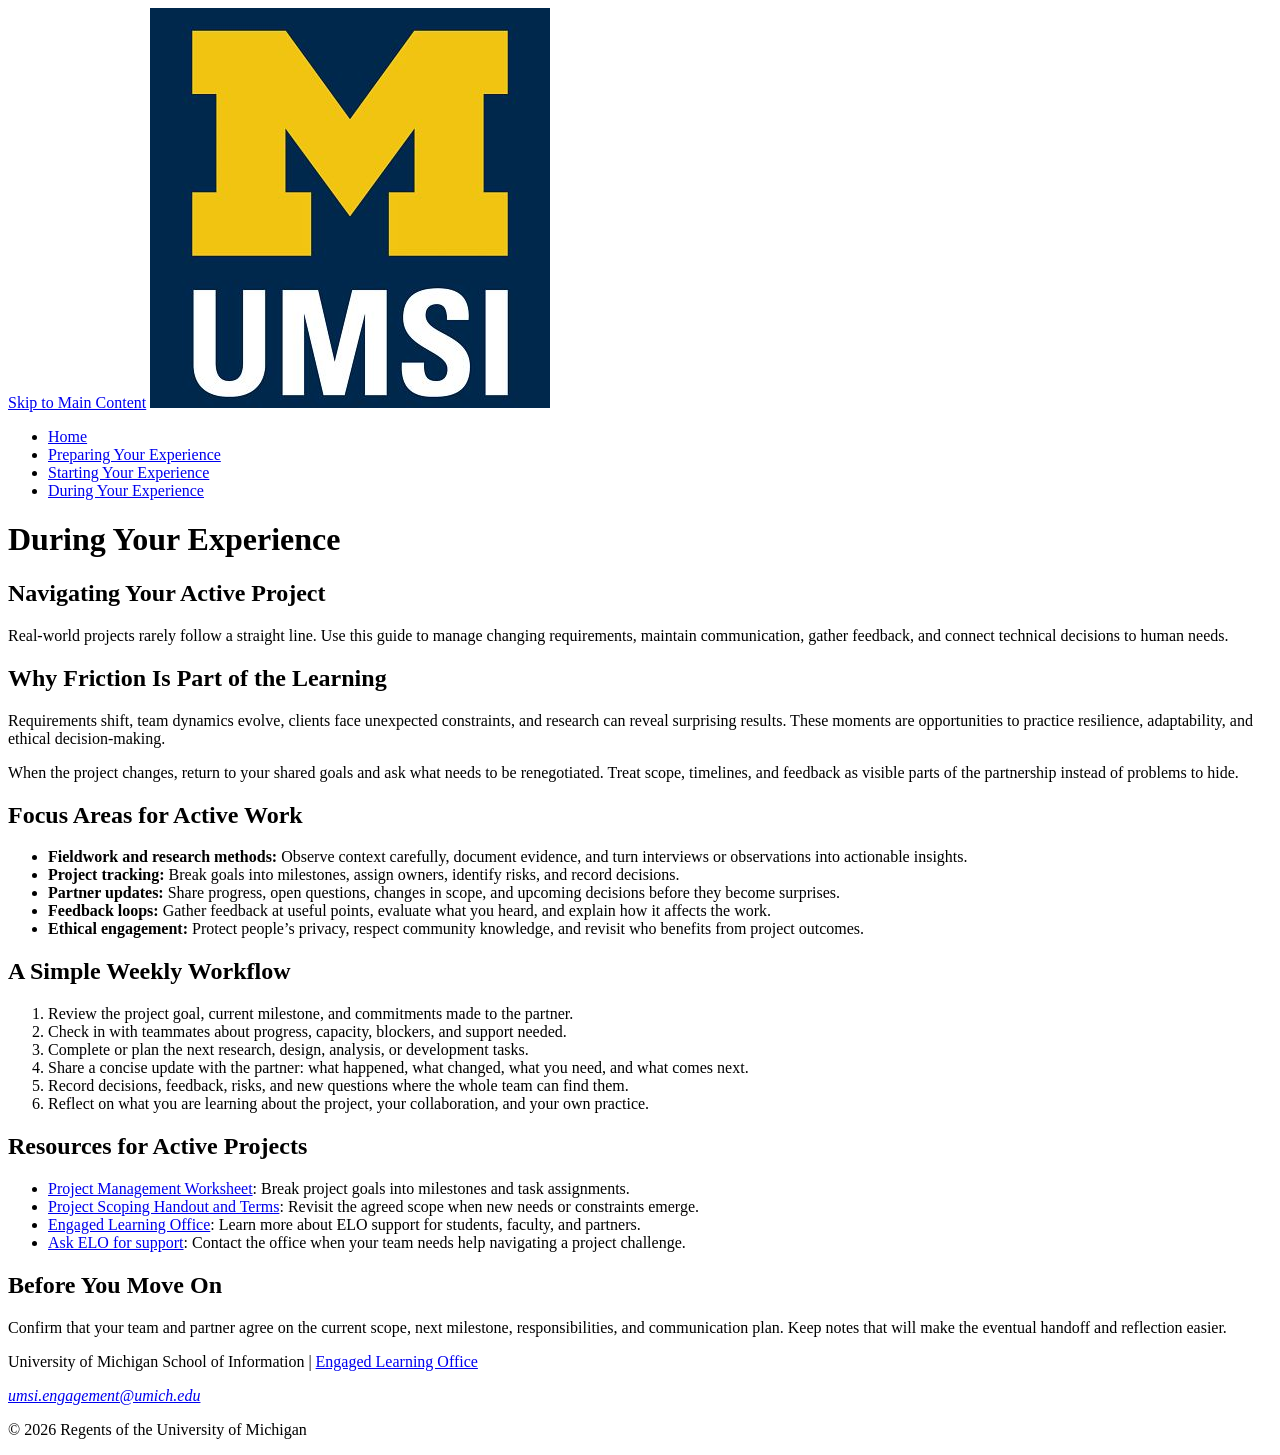
==== during.html @ bab1749c "Build semantic four-page ELO resource site" ====
<!DOCTYPE html>
<html lang="en">
<head>
    <meta charset="UTF-8">
    <meta name="viewport" content="width=device-width, initial-scale=1.0">
    <title>During Your Experience | UMSI ELO</title>
</head>
<body>
    <header>
        <a href="#main">Skip to Main Content</a>
        <img src="images/UMSI_signature_vertical_informal_solidblue.jpg" alt="University of Michigan School of Information">
        <nav aria-label="Primary navigation">
            <ul>
                <li><a href="index.html">Home</a></li>
                <li><a href="prep.html">Preparing Your Experience</a></li>
                <li><a href="starting.html">Starting Your Experience</a></li>
                <li><a href="during.html" aria-current="page">During Your Experience</a></li>
            </ul>
        </nav>
        <h1>During Your Experience</h1>
    </header>

    <main id="main">
        <section>
            <h2>Navigating Your Active Project</h2>
            <p>Real-world projects rarely follow a straight line. Use this guide to manage changing requirements, maintain communication, gather feedback, and connect technical decisions to human needs.</p>
        </section>

        <section>
            <h2>Why Friction Is Part of the Learning</h2>
            <p>Requirements shift, team dynamics evolve, clients face unexpected constraints, and research can reveal surprising results. These moments are opportunities to practice resilience, adaptability, and ethical decision-making.</p>
            <p>When the project changes, return to your shared goals and ask what needs to be renegotiated. Treat scope, timelines, and feedback as visible parts of the partnership instead of problems to hide.</p>
        </section>

        <section>
            <h2>Focus Areas for Active Work</h2>
            <ul>
                <li><strong>Fieldwork and research methods:</strong> Observe context carefully, document evidence, and turn interviews or observations into actionable insights.</li>
                <li><strong>Project tracking:</strong> Break goals into milestones, assign owners, identify risks, and record decisions.</li>
                <li><strong>Partner updates:</strong> Share progress, open questions, changes in scope, and upcoming decisions before they become surprises.</li>
                <li><strong>Feedback loops:</strong> Gather feedback at useful points, evaluate what you heard, and explain how it affects the work.</li>
                <li><strong>Ethical engagement:</strong> Protect people’s privacy, respect community knowledge, and revisit who benefits from project outcomes.</li>
            </ul>
        </section>

        <section>
            <h2>A Simple Weekly Workflow</h2>
            <ol>
                <li>Review the project goal, current milestone, and commitments made to the partner.</li>
                <li>Check in with teammates about progress, capacity, blockers, and support needed.</li>
                <li>Complete or plan the next research, design, analysis, or development tasks.</li>
                <li>Share a concise update with the partner: what happened, what changed, what you need, and what comes next.</li>
                <li>Record decisions, feedback, risks, and new questions where the whole team can find them.</li>
                <li>Reflect on what you are learning about the project, your collaboration, and your own practice.</li>
            </ol>
        </section>

        <section>
            <h2>Resources for Active Projects</h2>
            <ul>
                <li><a href="https://docs.google.com/document/d/1twc-7TYWmb_PNrOBiDI1NuJqJAuhluTICr22GRd_NLc/edit?usp=drive_link">Project Management Worksheet</a>: Break project goals into milestones and task assignments.</li>
                <li><a href="https://docs.google.com/document/d/1TrEDolwmOIlXgYgAP9VvlOGoYOwFfe6KxzZOgZSVYVw/edit?usp=drive_link">Project Scoping Handout and Terms</a>: Revisit the agreed scope when new needs or constraints emerge.</li>
                <li><a href="https://www.si.umich.edu/programs/engaged-learning/about-engaged-learning-office">Engaged Learning Office</a>: Learn more about ELO support for students, faculty, and partners.</li>
                <li><a href="mailto:umsi.engagement@umich.edu">Ask ELO for support</a>: Contact the office when your team needs help navigating a project challenge.</li>
            </ul>
        </section>

        <section>
            <h2>Before You Move On</h2>
            <p>Confirm that your team and partner agree on the current scope, next milestone, responsibilities, and communication plan. Keep notes that will make the eventual handoff and reflection easier.</p>
        </section>

        <!-- Content is adapted from the supplied SI 539 Client Project - ELO Content PDF and the 539 F26 Client Project - Engaged Learning Office Website PDF. Additional copy was drafted with OpenAI ChatGPT (GPT-5, September 10, 2026) to organize the supplied content for this HTML deliverable. -->
    </main>

    <footer>
        <p>University of Michigan School of Information | <a href="https://www.si.umich.edu/programs/engaged-learning/about-engaged-learning-office">Engaged Learning Office</a></p>
        <address><a href="mailto:umsi.engagement@umich.edu">umsi.engagement@umich.edu</a></address>
        <p>&copy; 2026 Regents of the University of Michigan</p>
    </footer>
</body>
</html>
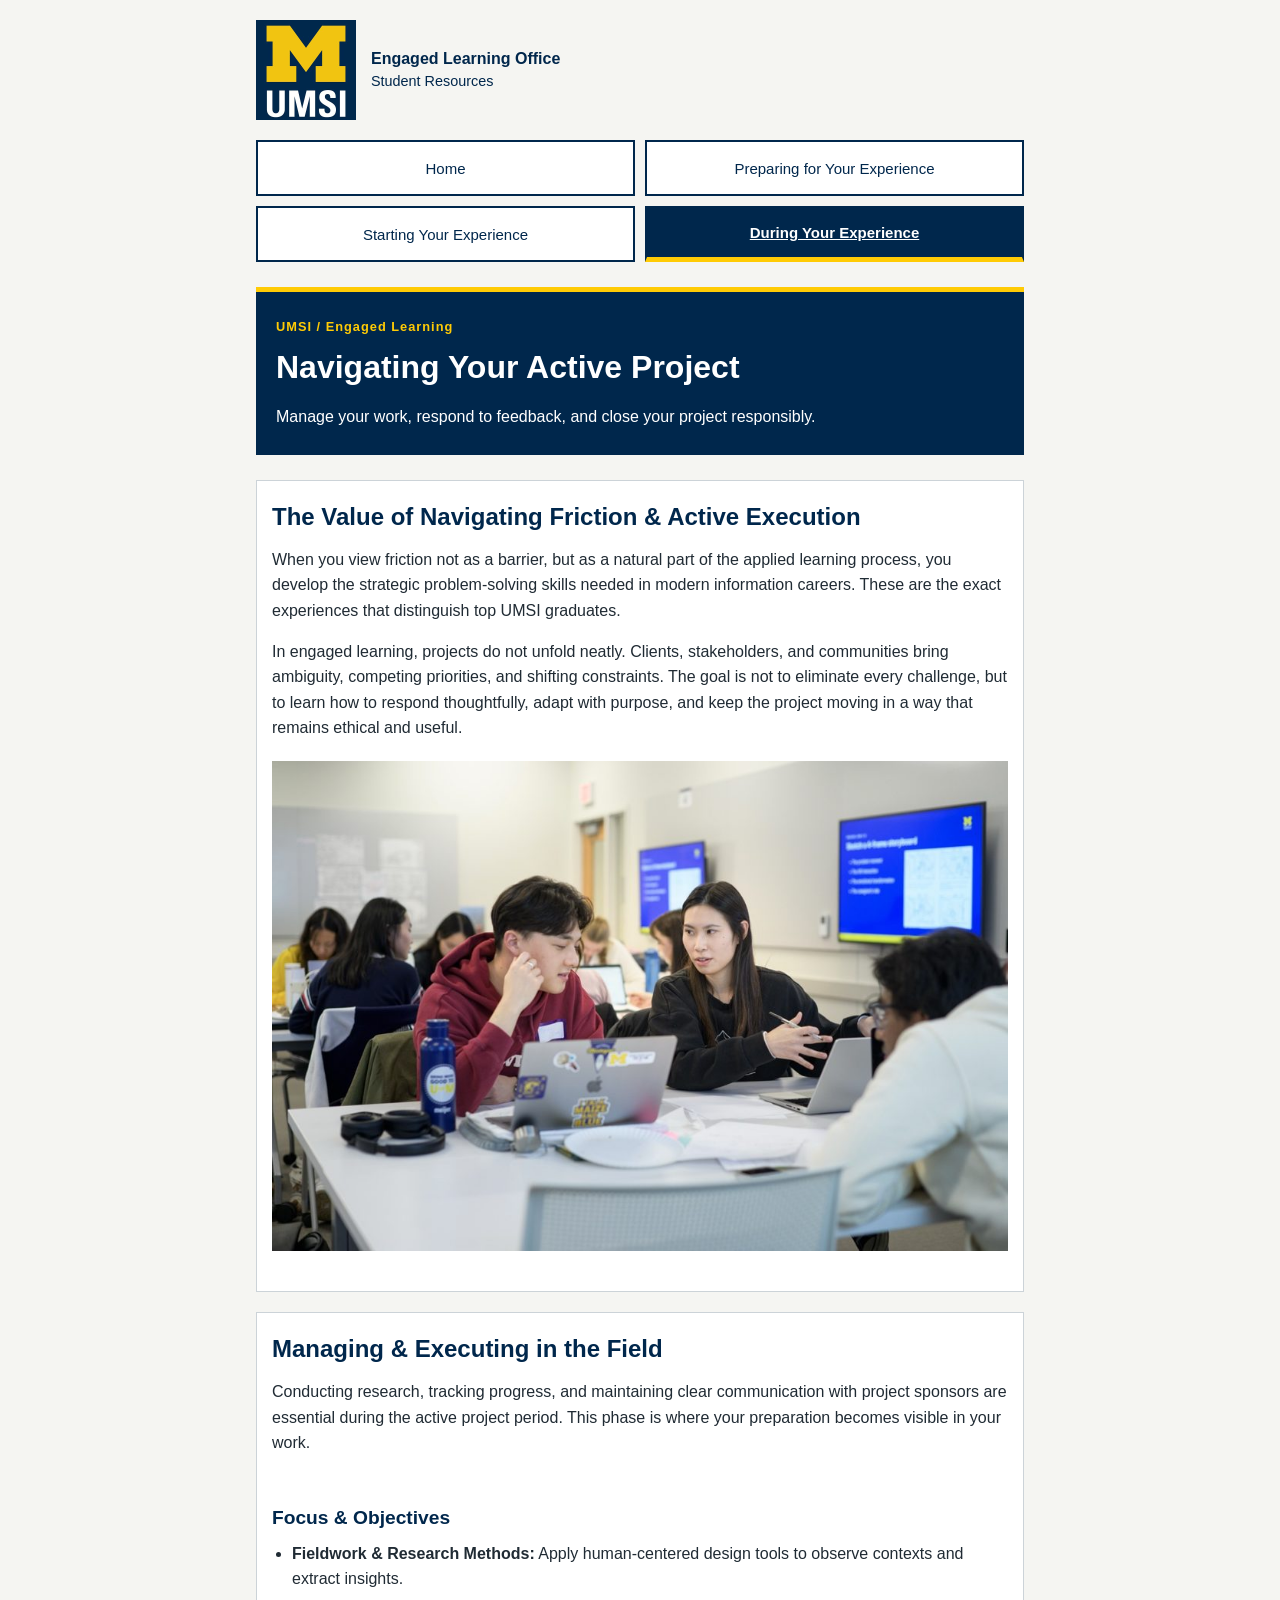
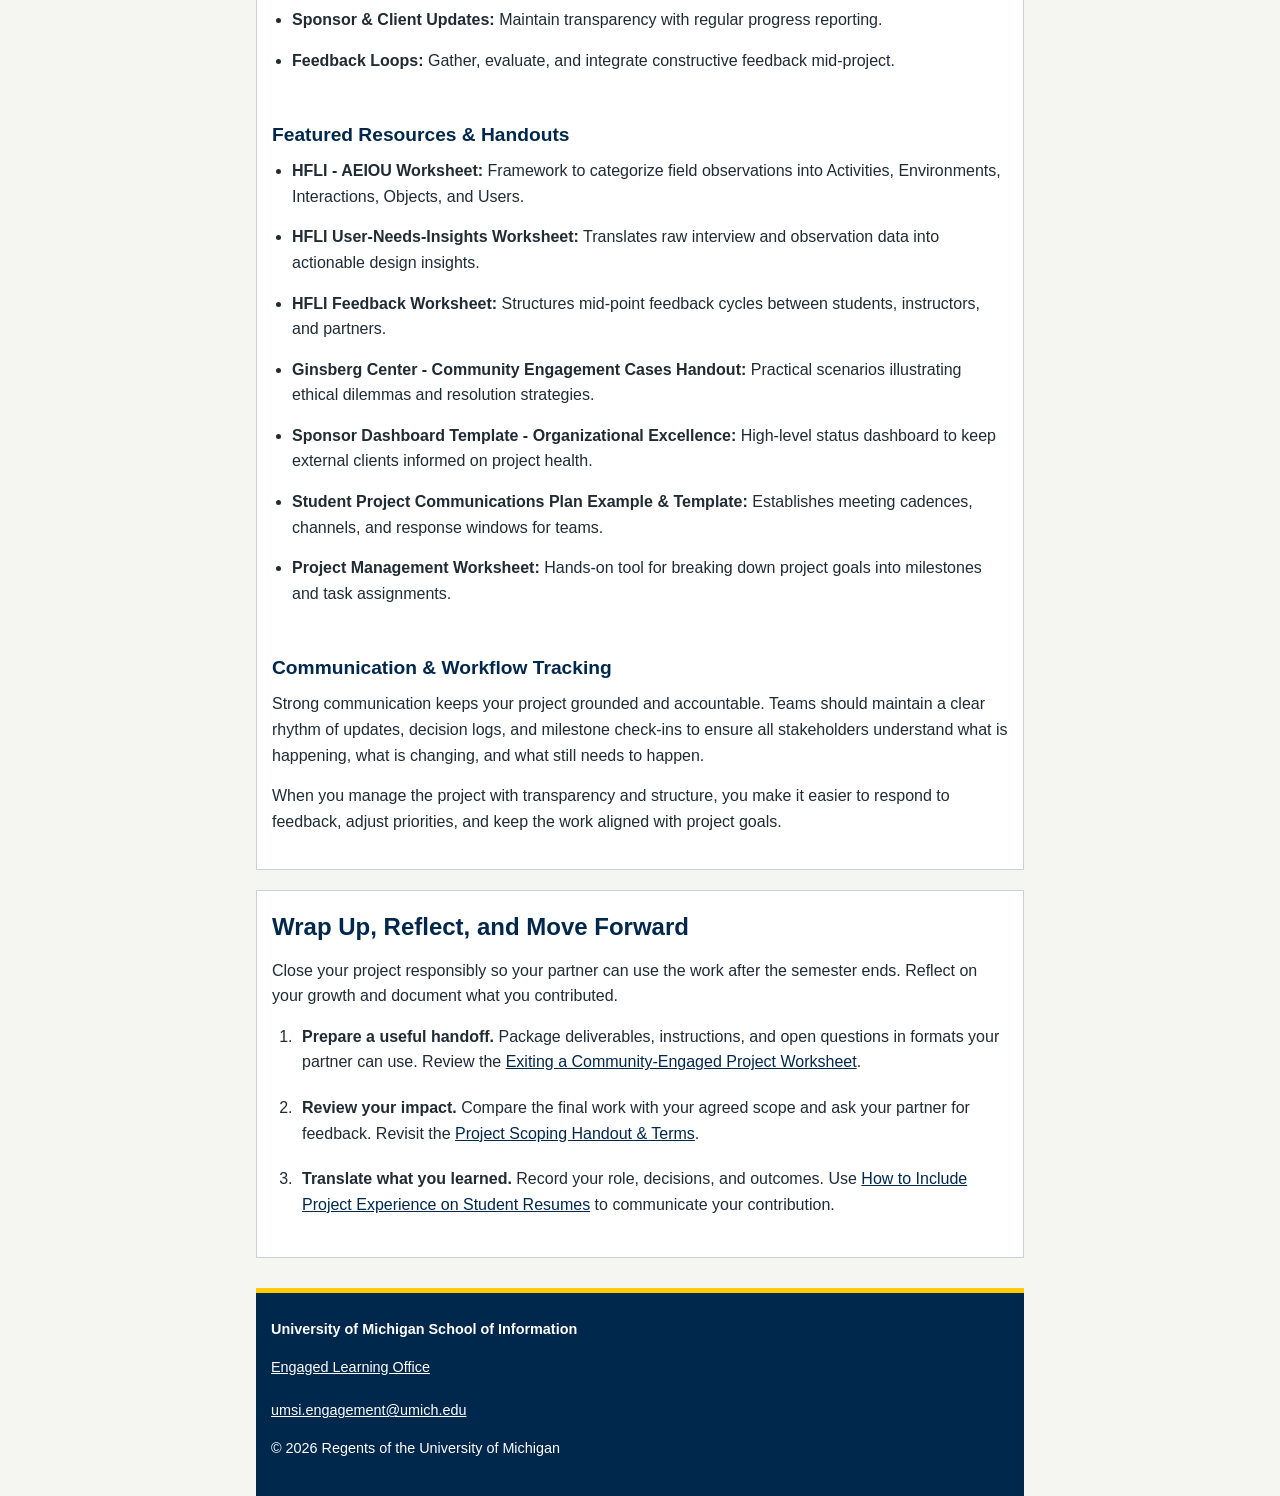
==== commit 6f4c03e9: "Add mobile resource website" ====
--- a/during.html
+++ b/during.html
@@ -1,82 +1,93 @@
 <!DOCTYPE html>
 <html lang="en">
-<head>
+  <head>
     <meta charset="UTF-8">
     <meta name="viewport" content="width=device-width, initial-scale=1.0">
-    <title>During Your Experience | UMSI ELO</title>
-</head>
-<body>
+    <meta name="description" content="Manage your work, respond to feedback, and close your project responsibly.">
+    <title>Navigating Your Active Project | UMSI</title>
+    <link rel="icon" href="images/umsi-logo.jpg">
+    <link rel="stylesheet" href="css/html5reset.css">
+    <link rel="stylesheet" href="css/style.css">
+  </head>
+  <body>
+    <a class="skip-link" href="#main">Skip to Main Content</a>
     <header>
-        <a href="#main">Skip to Main Content</a>
-        <img src="images/UMSI_signature_vertical_informal_solidblue.jpg" alt="University of Michigan School of Information">
-        <nav aria-label="Primary navigation">
-            <ul>
-                <li><a href="index.html">Home</a></li>
-                <li><a href="prep.html">Preparing Your Experience</a></li>
-                <li><a href="starting.html">Starting Your Experience</a></li>
-                <li><a href="during.html" aria-current="page">During Your Experience</a></li>
-            </ul>
-        </nav>
-        <h1>During Your Experience</h1>
+      <div class="site-identity">
+        <a href="index.html"><img src="images/umsi-logo.jpg" alt="University of Michigan School of Information home" width="400" height="400"></a>
+        <p>Engaged Learning Office<br><span>Student Resources</span></p>
+      </div>
+      <nav aria-label="Main navigation">
+        <ul>
+          <li><a href="index.html">Home</a></li>
+          <li><a href="prep.html">Preparing for Your Experience</a></li>
+          <li><a href="project.html">Starting Your Experience</a></li>
+          <li><a href="during.html" aria-current="page">During Your Experience</a></li>
+        </ul>
+      </nav>
+      <div class="page-intro">
+        <p class="eyebrow">UMSI / Engaged Learning</p>
+        <h1>Navigating Your Active Project</h1>
+        <p>Manage your work, respond to feedback, and close your project responsibly.</p>
+      </div>
     </header>
+    <!-- Adapted from my Homework 2 HTML and the ELO content document:
+         https://docs.google.com/document/d/1gHynMAyC6Cnh_33jKRy78nMDCtK5lGer12HzChE2Mxc/edit -->
+    <main id="main" tabindex="-1">
+<section>
+        <h2>The Value of Navigating Friction & Active Execution</h2>
+        <p>When you view friction not as a barrier, but as a natural part of the applied learning process, you develop the strategic problem-solving skills needed in modern information careers. These are the exact experiences that distinguish top UMSI graduates.</p>
+        <p>In engaged learning, projects do not unfold neatly. Clients, stakeholders, and communities bring ambiguity, competing priorities, and shifting constraints. The goal is not to eliminate every challenge, but to learn how to respond thoughtfully, adapt with purpose, and keep the project moving in a way that remains ethical and useful.</p>
 
-    <main id="main">
-        <section>
-            <h2>Navigating Your Active Project</h2>
-            <p>Real-world projects rarely follow a straight line. Use this guide to manage changing requirements, maintain communication, gather feedback, and connect technical decisions to human needs.</p>
-        </section>
+        <img src="images/design-jam-team.jpg" alt="A student team collaborates during a UMSI Design Jam." width="960" height="639" loading="lazy">
+      </section>
 
-        <section>
-            <h2>Why Friction Is Part of the Learning</h2>
-            <p>Requirements shift, team dynamics evolve, clients face unexpected constraints, and research can reveal surprising results. These moments are opportunities to practice resilience, adaptability, and ethical decision-making.</p>
-            <p>When the project changes, return to your shared goals and ask what needs to be renegotiated. Treat scope, timelines, and feedback as visible parts of the partnership instead of problems to hide.</p>
-        </section>
+      <section>
+        <h2>Managing & Executing in the Field</h2>
+        <p>Conducting research, tracking progress, and maintaining clear communication with project sponsors are essential during the active project period. This phase is where your preparation becomes visible in your work.</p>
 
-        <section>
-            <h2>Focus Areas for Active Work</h2>
-            <ul>
-                <li><strong>Fieldwork and research methods:</strong> Observe context carefully, document evidence, and turn interviews or observations into actionable insights.</li>
-                <li><strong>Project tracking:</strong> Break goals into milestones, assign owners, identify risks, and record decisions.</li>
-                <li><strong>Partner updates:</strong> Share progress, open questions, changes in scope, and upcoming decisions before they become surprises.</li>
-                <li><strong>Feedback loops:</strong> Gather feedback at useful points, evaluate what you heard, and explain how it affects the work.</li>
-                <li><strong>Ethical engagement:</strong> Protect people’s privacy, respect community knowledge, and revisit who benefits from project outcomes.</li>
-            </ul>
-        </section>
+        <article>
+          <h3>Focus & Objectives</h3>
+          <ul>
+            <li><strong>Fieldwork & Research Methods:</strong> Apply human-centered design tools to observe contexts and extract insights.</li>
+            <li><strong>Sponsor & Client Updates:</strong> Maintain transparency with regular progress reporting.</li>
+            <li><strong>Feedback Loops:</strong> Gather, evaluate, and integrate constructive feedback mid-project.</li>
+          </ul>
+        </article>
 
-        <section>
-            <h2>A Simple Weekly Workflow</h2>
-            <ol>
-                <li>Review the project goal, current milestone, and commitments made to the partner.</li>
-                <li>Check in with teammates about progress, capacity, blockers, and support needed.</li>
-                <li>Complete or plan the next research, design, analysis, or development tasks.</li>
-                <li>Share a concise update with the partner: what happened, what changed, what you need, and what comes next.</li>
-                <li>Record decisions, feedback, risks, and new questions where the whole team can find them.</li>
-                <li>Reflect on what you are learning about the project, your collaboration, and your own practice.</li>
-            </ol>
-        </section>
+        <article>
+          <h3>Featured Resources & Handouts</h3>
+          <ul>
+            <li><strong>HFLI - AEIOU Worksheet:</strong> Framework to categorize field observations into Activities, Environments, Interactions, Objects, and Users.</li>
+            <li><strong>HFLI User-Needs-Insights Worksheet:</strong> Translates raw interview and observation data into actionable design insights.</li>
+            <li><strong>HFLI Feedback Worksheet:</strong> Structures mid-point feedback cycles between students, instructors, and partners.</li>
+            <li><strong>Ginsberg Center - Community Engagement Cases Handout:</strong> Practical scenarios illustrating ethical dilemmas and resolution strategies.</li>
+            <li><strong>Sponsor Dashboard Template - Organizational Excellence:</strong> High-level status dashboard to keep external clients informed on project health.</li>
+            <li><strong>Student Project Communications Plan Example & Template:</strong> Establishes meeting cadences, channels, and response windows for teams.</li>
+            <li><strong>Project Management Worksheet:</strong> Hands-on tool for breaking down project goals into milestones and task assignments.</li>
+          </ul>
+        </article>
 
-        <section>
-            <h2>Resources for Active Projects</h2>
-            <ul>
-                <li><a href="https://docs.google.com/document/d/1twc-7TYWmb_PNrOBiDI1NuJqJAuhluTICr22GRd_NLc/edit?usp=drive_link">Project Management Worksheet</a>: Break project goals into milestones and task assignments.</li>
-                <li><a href="https://docs.google.com/document/d/1TrEDolwmOIlXgYgAP9VvlOGoYOwFfe6KxzZOgZSVYVw/edit?usp=drive_link">Project Scoping Handout and Terms</a>: Revisit the agreed scope when new needs or constraints emerge.</li>
-                <li><a href="https://www.si.umich.edu/programs/engaged-learning/about-engaged-learning-office">Engaged Learning Office</a>: Learn more about ELO support for students, faculty, and partners.</li>
-                <li><a href="mailto:umsi.engagement@umich.edu">Ask ELO for support</a>: Contact the office when your team needs help navigating a project challenge.</li>
-            </ul>
-        </section>
-
-        <section>
-            <h2>Before You Move On</h2>
-            <p>Confirm that your team and partner agree on the current scope, next milestone, responsibilities, and communication plan. Keep notes that will make the eventual handoff and reflection easier.</p>
-        </section>
-
-        <!-- Content is adapted from the supplied SI 539 Client Project - ELO Content PDF and the 539 F26 Client Project - Engaged Learning Office Website PDF. Additional copy was drafted with OpenAI ChatGPT (GPT-5, September 10, 2026) to organize the supplied content for this HTML deliverable. -->
+        <article>
+          <h3>Communication & Workflow Tracking</h3>
+          <p>Strong communication keeps your project grounded and accountable. Teams should maintain a clear rhythm of updates, decision logs, and milestone check-ins to ensure all stakeholders understand what is happening, what is changing, and what still needs to happen.</p>
+          <p>When you manage the project with transparency and structure, you make it easier to respond to feedback, adjust priorities, and keep the work aligned with project goals.</p>
+        </article>
+      </section>
+      <section id="wrap-up">
+        <h2>Wrap Up, Reflect, and Move Forward</h2>
+        <p>Close your project responsibly so your partner can use the work after the semester ends. Reflect on your growth and document what you contributed.</p>
+        <ol class="process-list">
+          <li><div><strong>Prepare a useful handoff.</strong> Package deliverables, instructions, and open questions in formats your partner can use. Review the <a href="https://docs.google.com/document/d/1-gfg_EZ3T8pa3T0a130Qvtpl1bYoLOVEHSNpGHcJtFA/edit">Exiting a Community-Engaged Project Worksheet</a>.</div></li>
+          <li><div><strong>Review your impact.</strong> Compare the final work with your agreed scope and ask your partner for feedback. Revisit the <a href="https://docs.google.com/document/d/1TrEDolwmOIlXgYgAP9VvlOGoYOwFfe6KxzZOgZSVYVw/edit">Project Scoping Handout &amp; Terms</a>.</div></li>
+          <li><div><strong>Translate what you learned.</strong> Record your role, decisions, and outcomes. Use <a href="https://docs.google.com/document/d/1mjyX6jgqXFrY7SFYaA3J2cTh1ZnHH0FKF5aUKfXzXKo/edit">How to Include Project Experience on Student Resumes</a> to communicate your contribution.</div></li>
+        </ol>
+      </section>
     </main>
-
     <footer>
-        <p>University of Michigan School of Information | <a href="https://www.si.umich.edu/programs/engaged-learning/about-engaged-learning-office">Engaged Learning Office</a></p>
-        <address><a href="mailto:umsi.engagement@umich.edu">umsi.engagement@umich.edu</a></address>
-        <p>&copy; 2026 Regents of the University of Michigan</p>
+      <p><strong>University of Michigan School of Information</strong></p>
+      <p><a href="https://www.si.umich.edu/programs/engaged-learning/about-engaged-learning-office">Engaged Learning Office</a></p>
+      <address><a href="mailto:umsi.engagement@umich.edu">umsi.engagement@umich.edu</a></address>
+      <p>&copy; 2026 Regents of the University of Michigan</p>
     </footer>
-</body>
+  </body>
 </html>
--- a/css/style.css
+++ b/css/style.css
@@ -0,0 +1,263 @@
+* {
+    box-sizing: border-box;
+}
+
+body {
+    background-color: #f5f5f2;
+    color: #202b34;
+    font-family: Arial, Helvetica, sans-serif;
+    font-size: 1rem;
+    line-height: 1.6;
+}
+
+header, main, footer {
+    width: 90%;
+    max-width: 48rem;
+    margin: 0 auto;
+}
+
+a {
+    color: #00274c;
+    text-decoration: underline;
+    overflow-wrap: break-word;
+}
+
+a:hover {
+    text-decoration: none;
+}
+
+/* Make keyboard links easy to see. */
+a:focus {
+    outline: 3px solid #00274c;
+    outline-offset: 3px;
+    background-color: #ffcb05;
+    color: #00274c;
+}
+
+/* Hide the skip link until someone tabs to it. */
+.skip-link {
+    position: absolute;
+    top: -200px;
+    left: 5%;
+    z-index: 10;
+    padding: 15px;
+    background-color: #ffcb05;
+    color: #00274c;
+    font-weight: bold;
+}
+
+.skip-link:focus {
+    top: 10px;
+}
+
+/* Logo and office name */
+.site-identity {
+    display: grid;
+    grid-template-columns: 100px auto;
+    align-items: center;
+    gap: 15px;
+    padding: 20px 0;
+}
+
+.site-identity img {
+    display: block;
+    width: 100%;
+    height: auto;
+}
+
+.site-identity p {
+    color: #00274c;
+    font-weight: bold;
+    line-height: 1.4;
+}
+
+.site-identity span {
+    font-size: 0.9rem;
+    font-weight: normal;
+}
+
+/* Put the navigation in two columns. */
+nav ul {
+    display: grid;
+    grid-template-columns: 1fr 1fr;
+    gap: 10px;
+    list-style: none;
+}
+
+nav li {
+    display: grid;
+    min-width: 0;
+}
+
+nav a {
+    display: grid;
+    align-content: center;
+    min-height: 3.5rem;
+    padding: 10px;
+    border: 2px solid #00274c;
+    background-color: white;
+    font-size: 15px;
+    line-height: 1.4;
+    text-align: center;
+    text-decoration: none;
+}
+
+nav a[aria-current="page"] {
+    border-bottom: 5px solid #ffcb05;
+    background-color: #00274c;
+    color: white;
+    font-weight: bold;
+    text-decoration: underline;
+}
+
+nav a:hover, nav a:focus {
+    background-color: #ffcb05;
+    color: #00274c;
+}
+
+/* Blue heading area on each page */
+.page-intro {
+    margin: 25px 0;
+    padding: 25px 20px;
+    border-top: 5px solid #ffcb05;
+    background-color: #00274c;
+    color: white;
+}
+
+.eyebrow {
+    color: #ffcb05;
+    font-size: 0.8rem;
+    font-weight: bold;
+    letter-spacing: 1px;
+}
+
+h1, h2, h3 {
+    line-height: 1.3;
+    font-weight: bold;
+}
+
+h1 {
+    margin: 10px 0 15px;
+    font-size: 2rem;
+}
+
+h2 {
+    margin-bottom: 15px;
+    color: #00274c;
+    font-size: 1.5rem;
+}
+
+h3 {
+    margin: 20px 0 10px;
+    color: #00274c;
+    font-size: 1.2rem;
+}
+
+/* Main content boxes */
+main > section, main > aside {
+    margin-bottom: 20px;
+    padding: 20px 15px;
+    border: 1px solid #ccd3d8;
+    background-color: white;
+}
+
+main p {
+    margin-bottom: 15px;
+}
+
+main img {
+    display: block;
+    width: 100%;
+    height: auto;
+    margin: 20px 0;
+}
+
+main ul {
+    padding-left: 20px;
+    list-style: disc;
+}
+
+main ol {
+    padding-left: 25px;
+    list-style: decimal;
+}
+
+main li {
+    margin-bottom: 15px;
+}
+
+strong {
+    font-weight: bold;
+}
+
+main article {
+    margin-top: 20px;
+    padding-top: 10px;
+}
+
+/* Two columns for programs on Home and tools on Starting. */
+.program-grid, .resource-grid {
+    display: grid;
+    grid-template-columns: 1fr 1fr;
+    gap: 15px;
+}
+
+.program-grid h2, .program-grid > p {
+    grid-column: 1 / 3;
+    margin-bottom: 0;
+}
+
+.resource-grid h2, .resource-grid > p, .full-width {
+    grid-column: 1 / 3;
+}
+
+.resource-grid h2, .resource-grid > p {
+    margin-bottom: 0;
+}
+
+.program-grid article, .resource-grid article {
+    min-width: 0;
+    margin: 0;
+    padding-top: 15px;
+    border-top: 3px solid #ffcb05;
+}
+
+.program-grid h3, .resource-grid h3 {
+    margin-top: 0;
+    font-size: 1rem;
+}
+
+/* Use normal list numbers for the steps. */
+.process-list li {
+    padding-left: 5px;
+    margin-bottom: 20px;
+}
+
+.next-step, main > aside {
+    border-left: 5px solid #ffcb05;
+    background-color: #eef2f5;
+}
+
+/* Same footer for all pages */
+footer {
+    font-size: 0.9rem;
+    margin-top: 30px;
+    padding: 25px 15px;
+    border-top: 5px solid #ffcb05;
+    background-color: #00274c;
+    color: white;
+}
+
+footer p, footer address {
+    margin-bottom: 10px;
+}
+
+footer a {
+    display: inline-block;
+    padding: 5px 0;
+    color: white;
+}
+
+footer a:focus {
+    outline-color: #ffcb05;
+}
